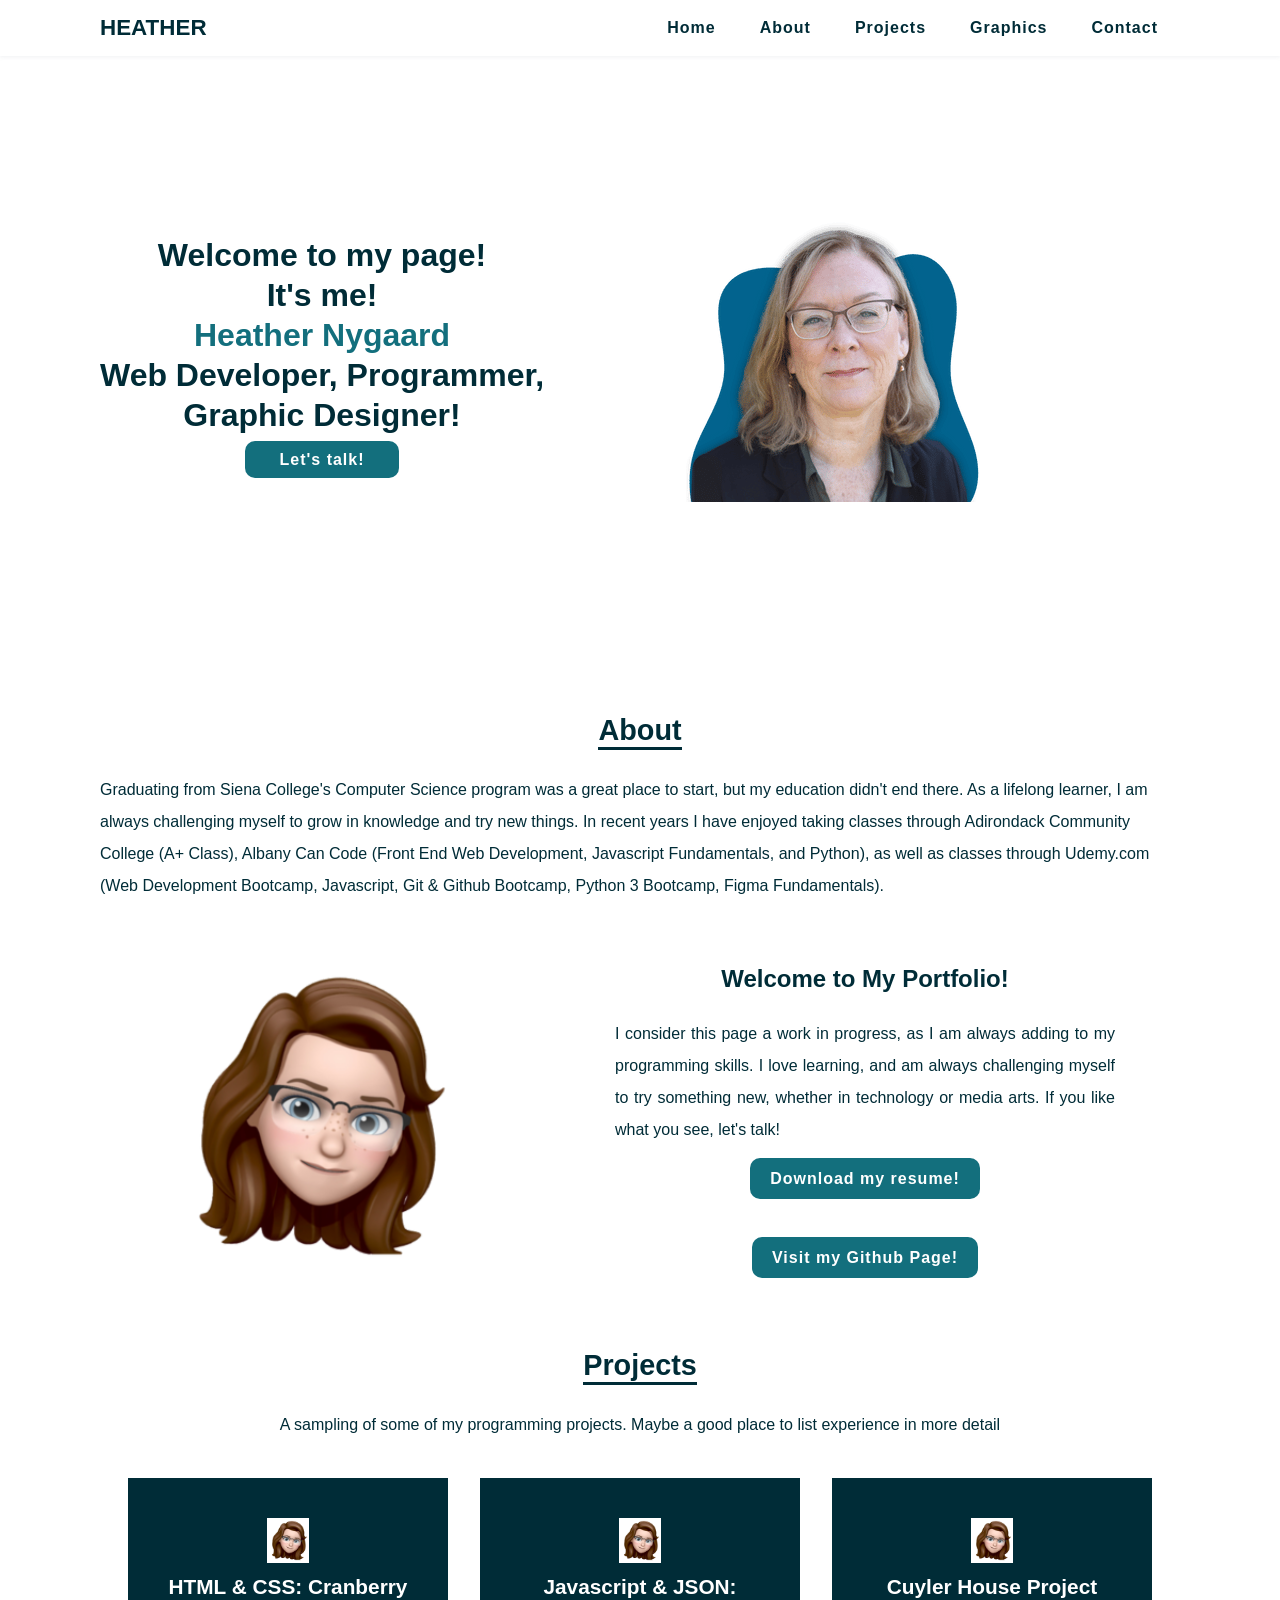
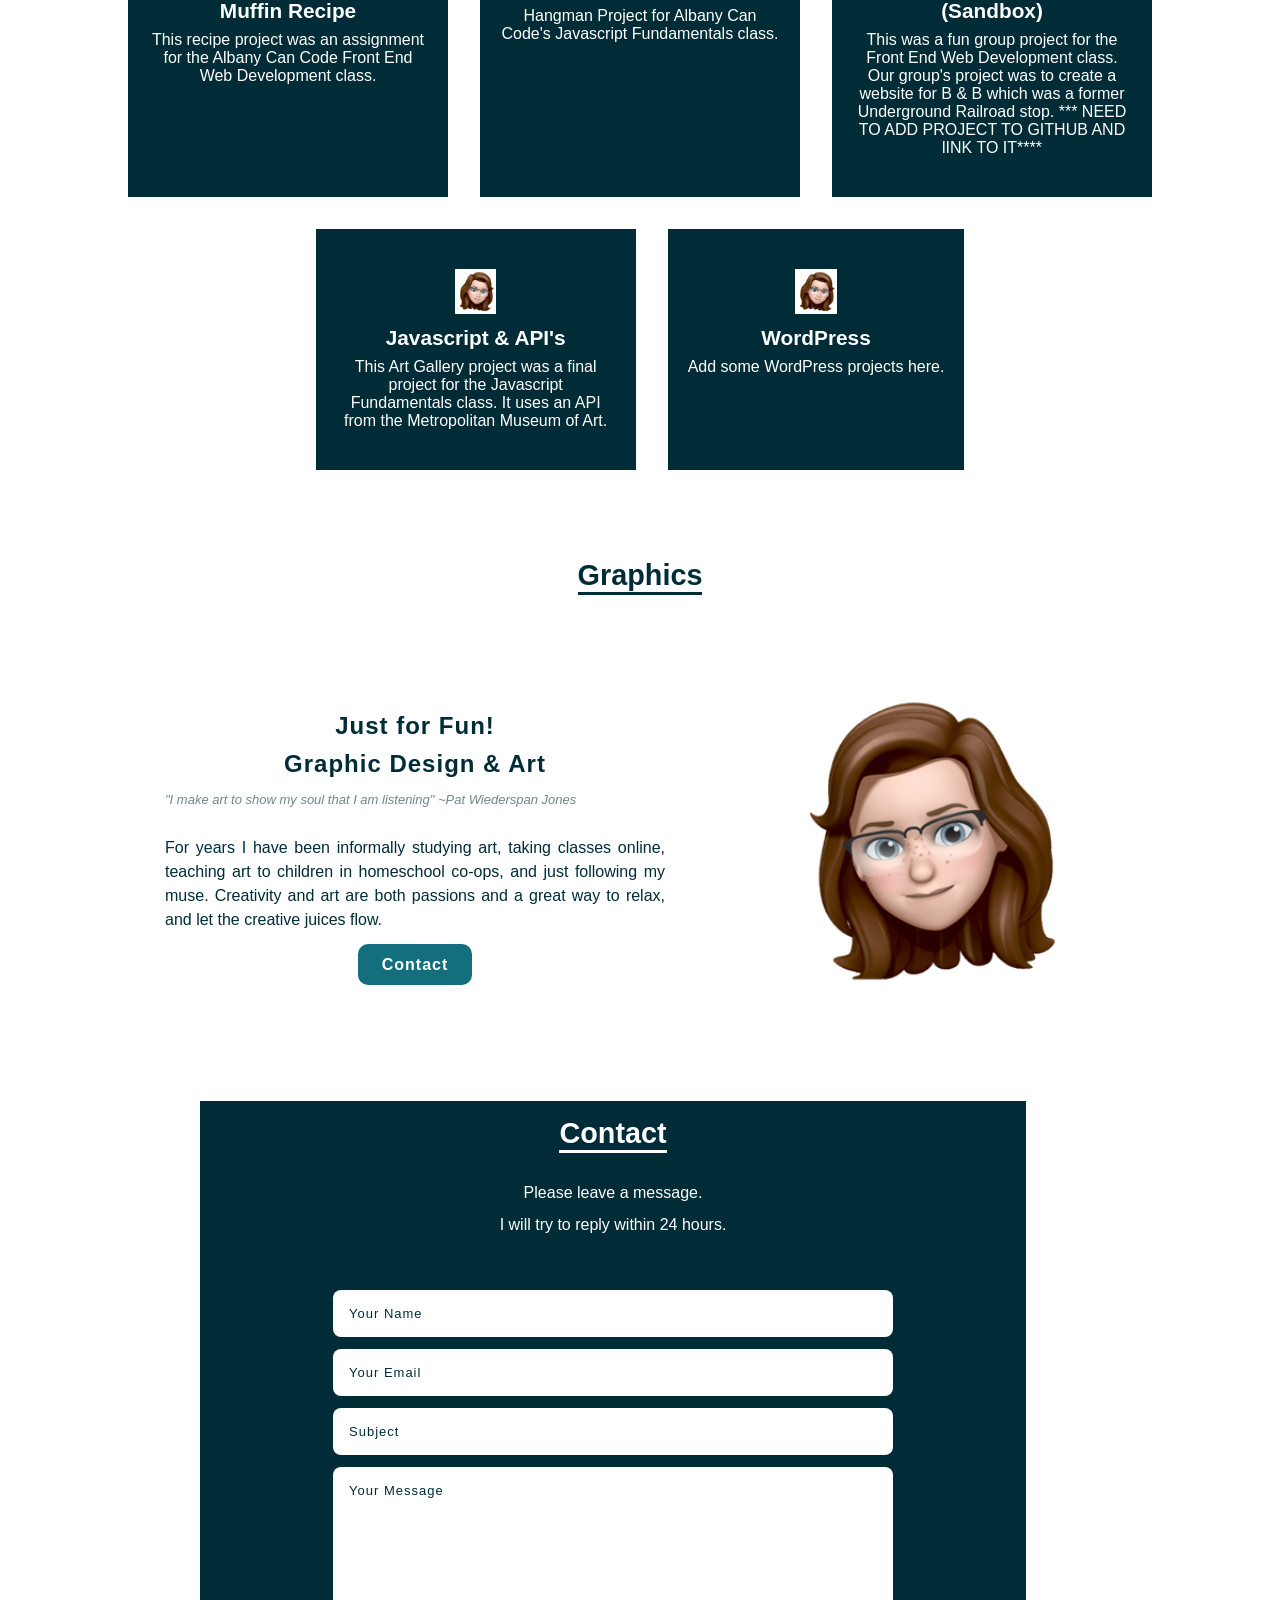
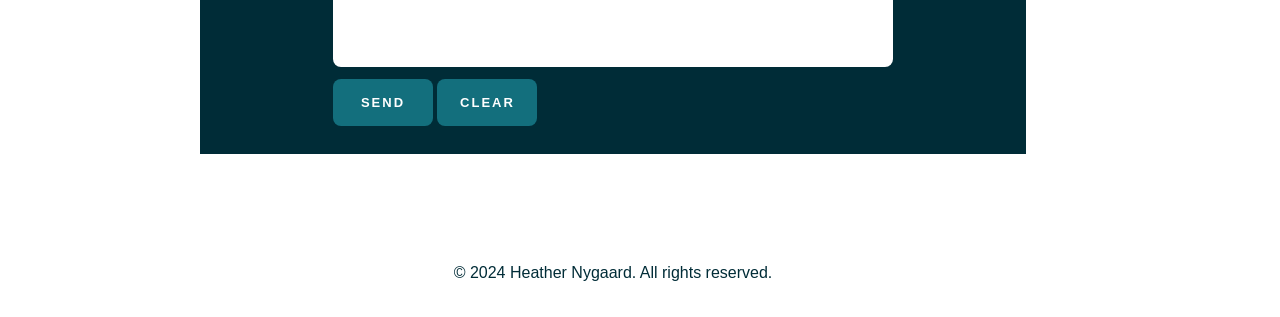
==== index.html @ 92673a55 "Removed spaces from image names, updated resume file" ====
<html lang="en">
<head>
  <meta charset="UTF-8">
  <meta name="viewport" content="width=device-width, initial-scale=1.0">
  <title>Heather's Portfolio</title>
  <link rel="stylesheet" href="styles.css">
  <link rel="stylesheet" href="boxicons.min.css">  
</head>

<body>
  <h1>Getting Started - Heather's Site</h1>
    <nav>
      <a href="" class="logo">Heather</a>

      <ul class="menu">
        <li><a href="">Home</a></li>
        <li><a href="#about">About</a></li>
        <li><a href="#projects">Projects</a></li>
        <li><a href="#graphics">Graphics</a></li>
        <li><a href="#contact">Contact</a></li>
      </ul>
    </nav>

    <!----- home section ---->

    <section id="home">
      <div class="home-text">
        <h1>Welcome to my page!<br>It's me!<br><span>Heather Nygaard</span><br>Web Developer, Programmer, <br>Graphic Designer!</h1>
        <a href="mailto:hmnygaard2@gmail.com">Let's talk!</a>
      </div>
      <div class = "home-img">
        <img src="images/Heather_Headshot_3.png" alt="">
      </div>
    </section>

    <!---- about section ---->

    <section id="about">
      <div class="heading">
        <h2>About</h2>
        <p>Graduating from Siena College's Computer Science program was a great place to start, but my education didn't end there.  As a lifelong learner, I am always challenging myself to grow in knowledge and try new things. In recent years I have enjoyed taking classes through Adirondack Community College (A+ Class), Albany Can Code (Front End Web Development, Javascript Fundamentals, and Python), as well as classes through Udemy.com (Web Development Bootcamp, Javascript, Git & Github Bootcamp, Python 3 Bootcamp, Figma Fundamentals).</p>
      </div>
      <div class="about-content">
        <div class="about-img">
          <img src="images/Heather_Memoji.png" alt="">
        </div>
        <div class="about-text">
          <h1>Welcome to My Portfolio!</h1>
          <p> I consider this page a work in progress, as I am always adding to my programming skills.  I love learning, and am always challenging myself to try something new, whether in technology or media arts.  If you like what you see, let's talk!</p>
          <a href="/Nygaard_Resume.pdf">Download my resume!</a>  
          <p> &nbsp;</p>  
          <a href="https://github.com/HeatherN23">Visit my Github Page!</a>      
        </div>         
      </div> 
    </section>


    <!----  Projects Section  ----->
    <!---- CHANGE THE ID'S TO PROJECTS INSTEAD OF SERVICES ------->
    <section id="projects">
      <div class="heading">
          <h2>Projects</h2>
          <p>A sampling of some of my programming projects. Maybe a good place to list experience in more detail</p>
      </div>
      <div class="projects-content">
        <div class="box"><a href="https://github.com/HeatherN23/Cranberry_Muffin_Recipe.git">
          <img src="images/Heather_Memoji.jpg" alt="">
          <h1>HTML & CSS:  Cranberry Muffin Recipe</h1>
          <p>This recipe project was an assignment for the Albany Can Code Front End Web Development class.</p></a>
        </div>
        <div class="box"><a href="https://github.com/HeatherN23/HangmanProject.git">
          <img src="images/Heather_Memoji.jpg" alt="">
          <h1>Javascript & JSON:</h1>
          <p>Hangman Project for Albany Can Code's Javascript Fundamentals class.</p></a>
        </div>        
        <div class="box"><a href="https://github.com/HeatherN23/Cuyler_House.git">
          <img src="images/Heather_Memoji.jpg" alt="">
          <h1>Cuyler House Project (Sandbox)</h1>
          <p>This was a fun group project for the Front End Web Development class.  Our group's project was to create a website for B & B which was a former Underground Railroad stop. *** NEED TO ADD PROJECT TO GITHUB AND lINK TO IT****</p></a>
        </div>
        <div class="box"><a href="https://github.com/HeatherN23/My_Art_Gallery.git">
          <img src="images/Heather_Memoji.jpg" alt="">
          <h1>Javascript & API's</h1>
          <p>This Art Gallery project was a final project for the Javascript Fundamentals class.  It uses an API from the Metropolitan Museum of Art.</p></a>
        </div>
        <div class="box">
          <img src="images/Heather_Memoji.jpg" alt="">
          <h1>WordPress</h1>
          <p>Add some WordPress projects here.</p>
        </div>
      </div>
    </section>

    <!-- Graphics Section --->

    <section id="graphics">
      <div class="heading graphics-heading">
        <h2>Graphics</h2>
        <p></p>
      </div>

      <div class="graphics-content">
        <div class="graphics-text">
          <h1>Just for Fun!<br> Graphic Design & Art</h1>
            <div class="graphics-quote">
             <p>"I make art to show my soul that I am listening" ~Pat Wiederspan Jones</p>
            </div>
          <p>For years I have been informally studying art, taking classes online, teaching art to children in homeschool co-ops, and just following my muse.  Creativity and art are both passions and a great way to relax, and let the creative juices flow.</p>
          <a href="mailto:hmnygaard2@gmail.com">Contact</a>
        </div>

        <div class="graphics-img">
          <img src="images/Heather_Memoji_Right.png" alt="">
        </div>

      </div>

  <!-- Contact section ----->

  <section id="contact">
    
    <!-- <div class="heading color">
      <h2>Contact</h2>
      <p> Leave a message.  We will try to reply in 24 hours.</p>
    </div> -->
    
    <div class="contact-content">      
      <div class="heading contact-text">
        <h2>Contact</h2>
        <p>Please leave a message.<br>I will try to reply within 24 hours.</p>
      </div>
      <!--<div class="app">
        <h1>Connect With Us <br> By Our Apps</h1>
        <a href=""><i class="bx bxl-play-store"></i></a>
        <a href=""><i class="bx bxl-apple"></i></a> 
      </div>-->
      <div class="contact-form">        
          <form action="mailto:hmnygaard2@gmail.com" method="post" enctype="text/plain" id="contact-form" class="contact-form">
              <input type="text" id="name" name="name" placeholder="Your Name">
              <input type="email" id="email" name="email" placeholder="Your Email">
              <input type="text" id="subject" name="subject" placeholder="Subject">
              <textarea  id="message" name="message" rows="10" cols="30" placeholder="Your Message"></textarea>
              <input type="submit" value="Send" class="send-button">  
              <input type="reset" value="Clear" class="send-button">
          </form>
          <!-- Add feedback message via javascript later 
           1. if fields are empty, display error
           2. Upon successful submission, display a freindly success message.-->
          <!-- <p id="feedback-message" class="feedback">Thanks for reaching out!  I'll be in touch!</p>-->
      </div>      
    </div>
  </section>
  <div class="copyright">
    <p>&copy; 2024 Heather Nygaard.  All rights reserved.</p>
  </div>
</body>
</html>
---- styles.css ----
*{
  margin: 0;
  padding: 0;
  list-style: none;
  text-decoration: none;
  font-family: Verdana, Geneva, Tahoma, sans-serif;
  box-sizing: border-box;
  scroll-behavior: smooth;
}

:root {
  --main-color: #136f7d;
  --second-color: #002c37;
  --third-color: #8aed07;
  --fourth-color: #738689;
}

section {
  padding: 100px;
}

#home {
  position: relative;
  width: 100%;
  min-height: 70vh;
  display: flex;
  justify-content: space-between;
  align-items: center;
  flex-wrap: wrap;
  /*background-color: aqua;*/
}

/* ---- navbar section ---- */

nav {
  position: fixed;
  top: 0;
  left: 0;
  width: 100%;
  padding: 15px 100px;
  background: #ffffff;
  box-shadow: 0 1px 4px rgba(146, 161, 176, 0.15);
  display:flex;
  justify-content: space-between;
  align-items: center;
  z-index:1000;
  transition: 0.5s;
}

.logo {
  text-transform: uppercase;
  font-size: 1.4rem;
  color: var(--second-color);
  font-weight: 700;
}

ul {
  display: flex;
}

ul li a {
  padding: 10px 22px;
  color: var(--second-color);
  border-radius: 2px;
  font-weight: 600;
  letter-spacing: 1px;
}

ul li a:hover {
  background: var(--main-color);
  color: #ffffff;
  border: none;
}

.menu {
  display: flex;
}

/* ----- home section ----*/

/*#home {
  background-color: #8aed07;
}*/

.home-text {
  max-width: 500px;
  text-align: center;
}

.home-text h1 {
  color: var(--second-color);
  font-size: 2rem;
  font-weight:600;
  margin-bottom: 1rem;
  line-height: 2.5rem;
}

.home-text span {
  color: var(--main-color);
}

.home-img {
  width: 100%;
  max-width: 500px;
  height: auto;
}

.home-text a {
  padding: 10px 34px;
  background: var(--main-color);
  color: #ffffff;
  border-radius:10px;
  font-weight: 600;
  letter-spacing: 1px;
}

.home-text a:hover {
  background: var(--second-color);
  box-shadow: 0 10px 34px rgba(0, 0, 0, 0.14);
}
 
/* Currently not in use -- >
.social {
  position: absolute;
  display:flex;
  bottom:8%;
  left: 144px;
}

.social i{
  margin-right: 24px;
  font-size: 24px;
  color: var(--second-color);
}

.social i:hover {
  color: var(--main-color);
}
*/


.heading {
  display:flex;
  flex-direction: column;
  align-items: center;
 /* background-color: #8aed07;*/
  padding-top: 2%;
  padding-bottom: 2%;
}

.heading h2 {
  color: var(--second-color);
  border-bottom: 3px solid var(--second-color);
  font-size: 1.8rem;
}


.heading p {
  color: var(--second-color);
  margin-top: 1.5rem;
  line-height: 2rem;
}

/* --- about section ----*/

#about {  
  justify-content: space-between;
  align-items: center;
  flex-wrap: wrap; 
  /*background-color: aqua;*/
  padding-top: 2%;
  padding-bottom: 2%;

}

.about-content {
  display:flex;
  justify-content: space-around;
  align-items: center;
  flex-wrap: wrap;
  margin-top: 2rem;
}

.about-img {
  width: 100%;
  max-width: 320px;
  height: auto;
}

.about-img img {
  width: 100%;
  height: auto;
  object-fit: contain;
  object-position:center;
}

.about-text {
  max-width: 500px;
  justify-content: center;
  text-align: center;  
}

.about-text h1 {
  font-size: 1.5rem;
  color: var(--second-color);
  margin-bottom: 5%;
}

.about-text p {
  color: var(--second-color);
  margin: 5px 0 24px;
  text-align: justify;
  line-height: 2rem;
}

.about-text a {
  padding: 12px 20px;
  background: var(--main-color);
  color: #ffffff;
  border-radius: 10px;
  font-weight: 600;
  letter-spacing: 1px;
}

.about-text a:hover {
  background:var(--second-color);
  box-shadow: 0 10px 34px rgba(0, 0, 0, 0.14);
}


/* -----  Programs Section-----*/

#projects {  
  justify-content: space-between;
  align-items: center;
  flex-wrap: wrap; 
  /*background-color: aqua;*/
  padding-top: 2%;
  padding-bottom: 2%;
}

.projects-content {
  display:flex;
  justify-content: center;
  flex-direction: row;
  flex-wrap: wrap;
}

.projects-content .box {
  padding: 40px 20px;
  background: var(--second-color);
  color: #ffffff;
  max-width: 320px;
  margin: 16px;
  text-align: center;
  cursor: pointer;
}

.box a {
  color:#ffffff;
}
.box a:visited { 
  color: #8aed07}

.box img {
  height: 45px;
  margin-bottom: .75rem;
}
.box h1 {
  font-size: 1.3rem;
}

.box p {
  margin-top: 0.5rem;
  font-size: 1rem;
  font-weight: 300;
}

.projects-content .box:hover {
  transform: translateY(-10px);
  background: var(--main-color);
  transition: 0.5s;
}


/*--- work section ----*/

#graphics {  
  justify-content: space-between;
  align-items: center;
  flex-wrap: wrap; 
  /*background-color: aqua;*/
  padding-top: 2%;
  padding-bottom: 2%;
}

.graphics-heading{
  margin-bottom: 2.5rem;
}

.graphics-content {
  display: flex;
  justify-content: space-around;
  align-items: center;
  flex-wrap: wrap;
}

.graphics-text {
  width: 100%;
  max-width: 500px;
  text-align: center;  
}

.graphics-text h1 {
  font-size: 1.5rem;
  color: var(--second-color);
  line-height: 2.4rem;
  letter-spacing: 1px;
}

.graphics-text p {
  font-size: 1rem;
  color: var(--second-color);
  line-height:  1.5rem;
  text-align: justify;
  margin: 5px 0px 24px;
}

.graphics-quote p {
  color: var(--fourth-color);
  font-style: italic;
  font-size: small;
}
 
 
.graphics-text a {
  padding: 12px 24px;
  background: var(--main-color);
  color: #ffffff;
  border-radius: 10px;
  font-weight: 600;
  letter-spacing: 1px;
}

.graphics-text a:hover {
  background: var(--second-color);
  box-shadow: 0 10px 34px rgba(0, 0, 0, 0.14);
}

.graphics-img {
  width: 100%;
  max-width: 320px;
  height: auto;
}

.graphics-img img {
  width: 100%;
  height: auto;
  object-fit: contain;
  object-position: center;  
}

/*----  Contact Section ----*/

.color h2 {
  color: #ffffff;
  border-bottom: 3px solid #ffffff;
  font-size: 1.8rem;
}

.color p {
  color:#ffffff;
}

/*
#contact {
  background: var(--second-color);
}
*/

#contact {  
  
  /*justify-content: space-between;*/
  align-items: center;
  flex-wrap: wrap;  
  max-width:95%; 
  /*background-color: aqua;*/
  /* padding-top: 2%;
  padding-bottom: 2%; */

}

.contact-content {
  display: flex;
  align-items: center;
  justify-content: space-around;
  flex-wrap: wrap;
  background: var(--second-color)
}

.contact-text {
  width: 100%;
  max-width: 300px;
  text-align: center;  
  color: #ffffff;
}

.contact-text h2{
  color:#ffffff;
  border-bottom: 3px solid #ffffff;
}

.contact-text p {  
  color: #ffffff;
}


.contact-form {
  width: 100%;
  max-width: 560px;
  margin-top: 1rem;
  margin-bottom: .5rem;;
}

.contact-form form input,
.contact-form form textarea {
  width: 100%;
  font-size: 13px;
  padding: 1rem;
  border-radius: 0.5rem;
  border: none;
  outline: none;
  margin-bottom: 12px;
}

.contact-form form input::placeholder,
.contact-form form textarea::placeholder {
  color: var(--second-color);
  letter-spacing: 1px;
}

.contact-form form textarea{
  height: 200px;
  resize: none;
}

.send-button {
  max-width: 100px;
  font-weight: 600;
  background: var(--main-color);
  color: #ffffff;
  text-transform: uppercase;
  letter-spacing: 2px;
  cursor: pointer;
}

.feedback {
  color: #fff;
}

.app {
  max-width: 360px;
}

/* Not it use currently */
.app h1 {
  color: #ffff;
  font-size: 1.6rem;
  margin: 5px 0 24px;
}

.app i {
  color: var(--main-color);
  font-size: 45px;
  margin-right: 10px;
}

.app i:hover {
  transform: translateY(-10px);
  transition: 0.5s;
}
/* end app section */

.copyright {  
  padding: 10px;
  
  color: var(--second-color);
  text-align:center;
  max-width: 95%;
}

/*---- Responsive Section ----*/

@media (max-width: 991px) {
  nav {
    padding: 10px 50px;
  }

  #home {
    padding: 50px 20px;
    flex-direction: column;
  }

  .home-text { 
    max-width: 100%;
    text-align: center;
  }

  .home-text h1 {
    font-size: 2.5rem;
    line-height: 3.5rem;
  }

  .home-img {
    max-width: 100%;
    margin-top:  30px;
  }

  section {
    padding: 50px 20px;
  }

  .about-content,
  .services-content,
  .work-content,
  .contact-content {
    flex-direction: column;
  }

  .about-img,
  .work-img {
    max-width: 30%;
  }

  .about-text,
  .work-text,
  .services-content .box,
  .app {
    max-width:100%;
    margin-top: 30px;
  }
}

@media (max-width: 800px ) {
  nav {
    padding: 10px 20px;
  }
  section {
    padding: 30px 10px;
  }
}

@media (max-width:360px) {
  nav {
    padding: 10px 10px;
  }
  #homne {
    padding:20px 10px;
  }

  .home-text h1 {
    font-size: 2rem;
    line-height: 3rem;
  }

  .about-text h1,
  .work-text h1 {
    font-size: 1.2rem;
  }

  .about-text p,
  .work-text p {
    font-size: 0.9rem;
  }
}

@media (max-width: 768px) {
  .toggle {
    display: flex;
  }

  .menu {
    display: none;
    flex-direction: column;
    width: 100%;
    position: absolute;
    top: 60px;
    left: 0;
    background: #fff;
  }

  .menu.active {
    display:flex;
  }

    .menu li {
      width:100%;
      text-align: center;
    }
  }
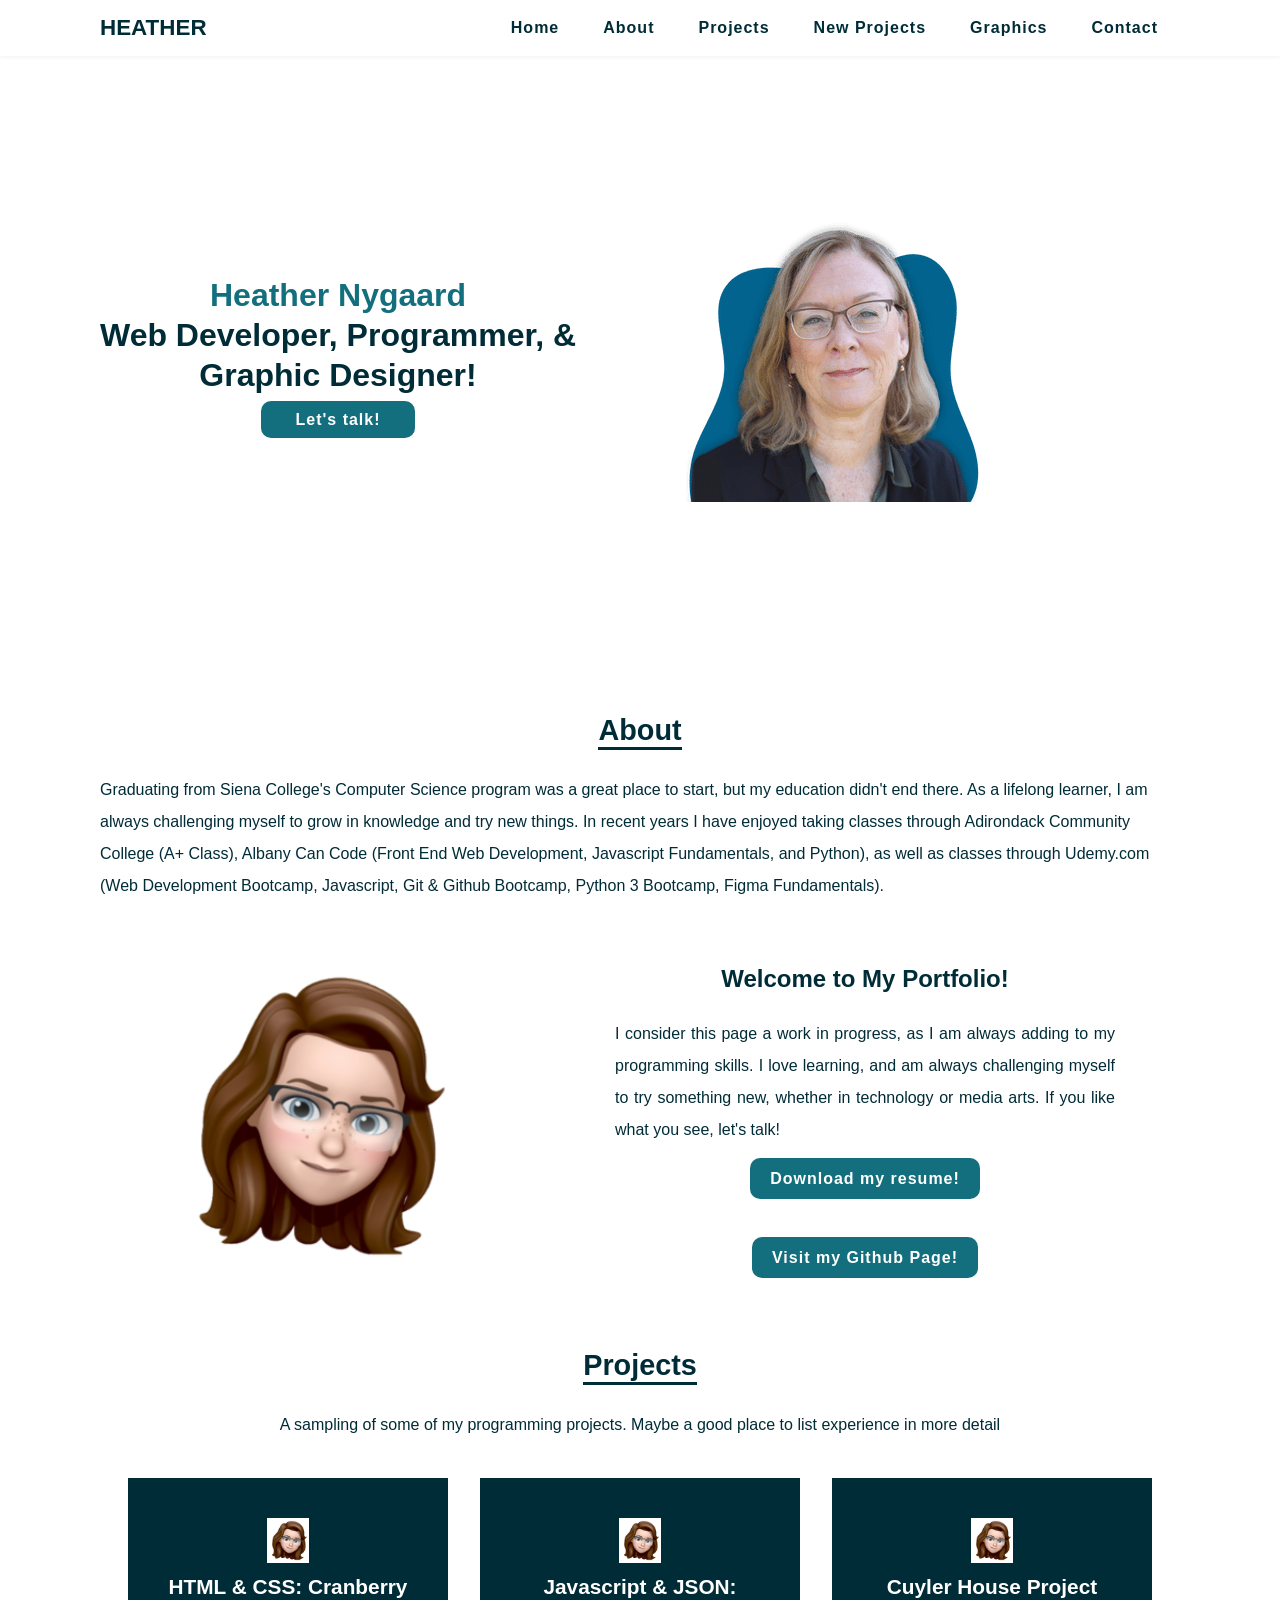
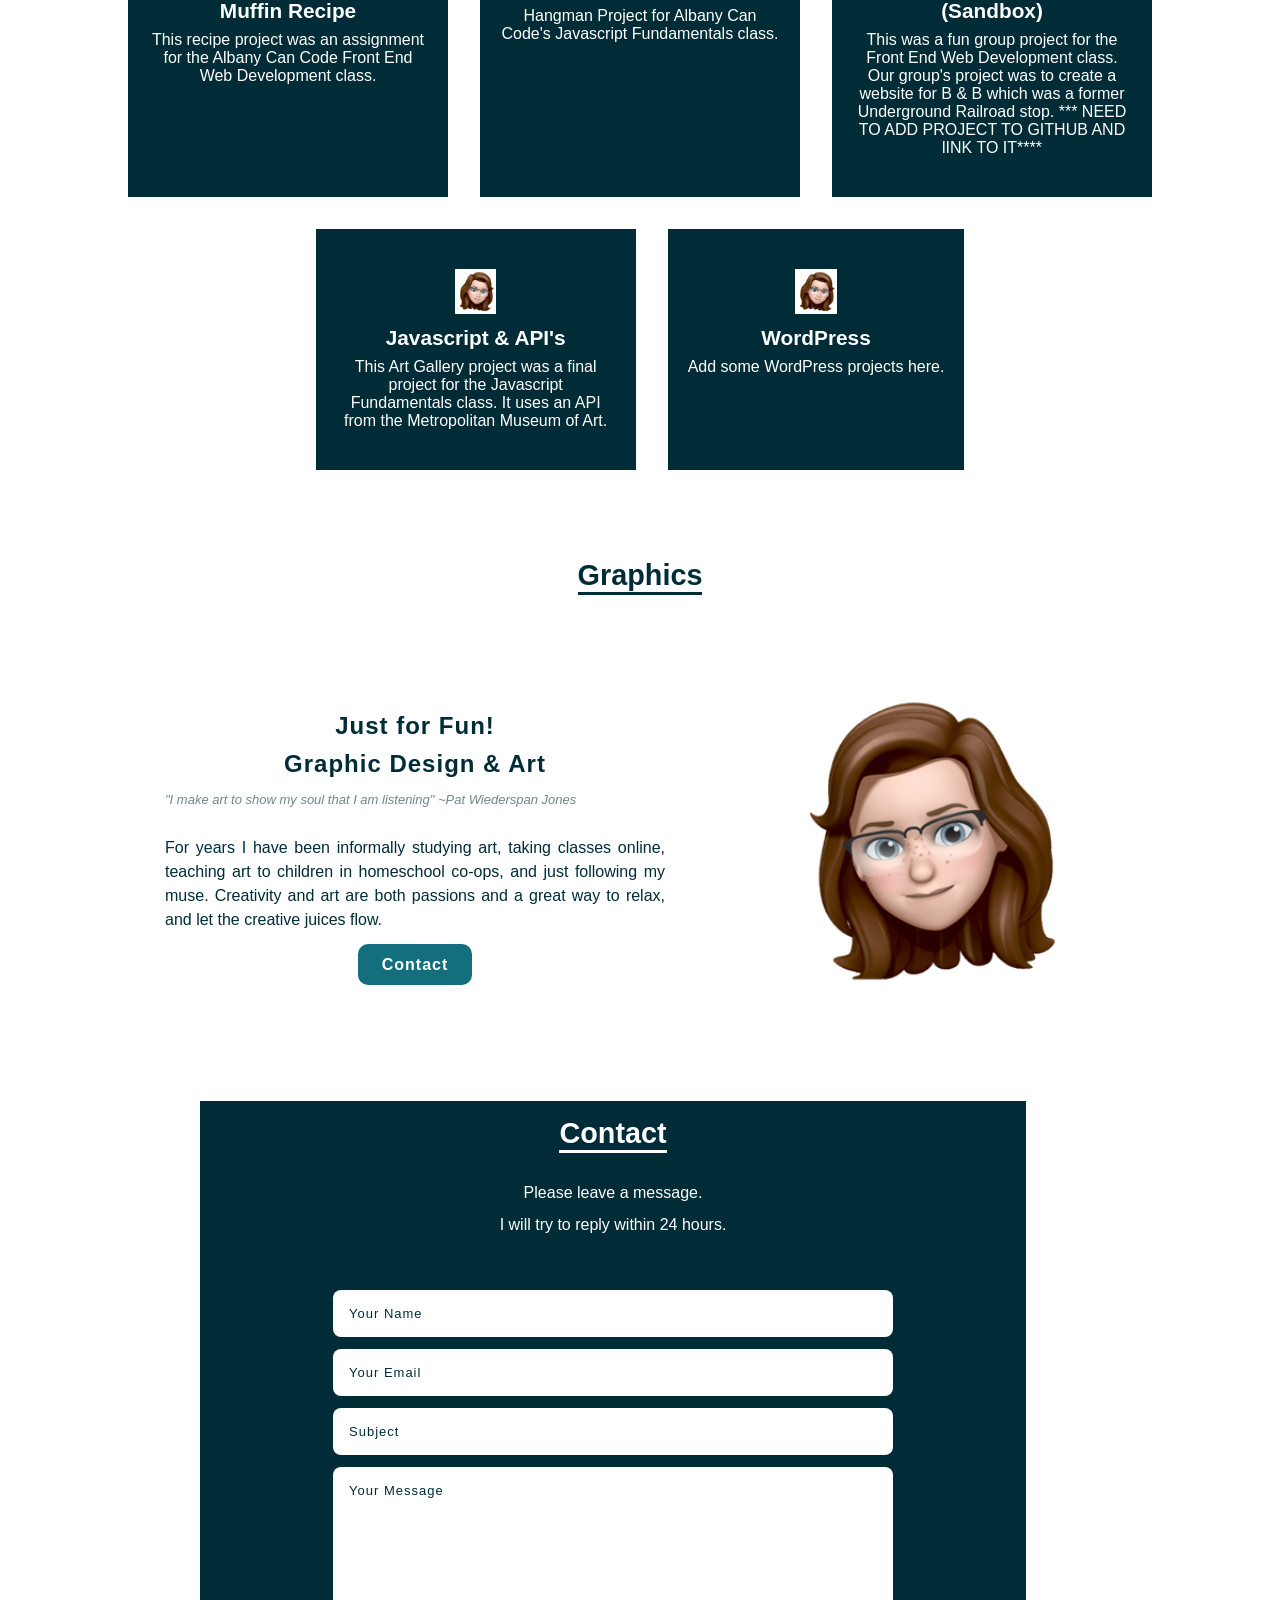
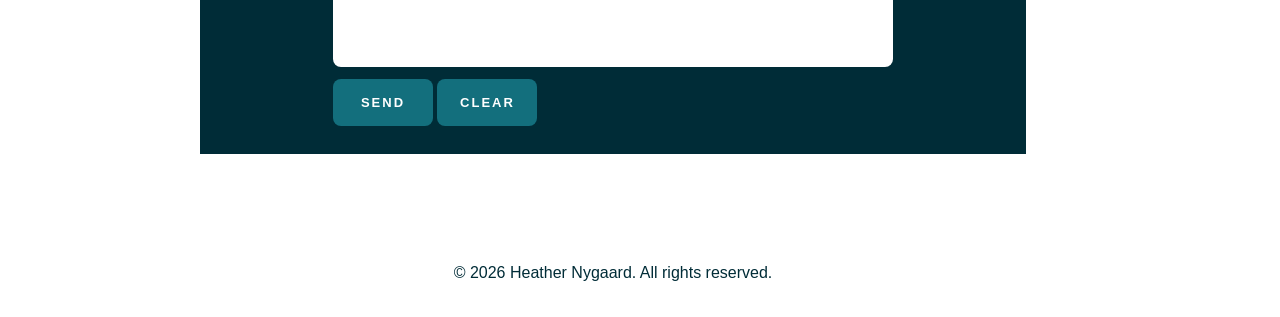
==== commit b82e0103: "Modified the navigation and the copyright, and added a new page for my projects" ====
--- a/index.html
+++ b/index.html
@@ -16,6 +16,7 @@
         <li><a href="">Home</a></li>
         <li><a href="#about">About</a></li>
         <li><a href="#projects">Projects</a></li>
+        <li><a href="images/projects.html">New Projects</a></li>
         <li><a href="#graphics">Graphics</a></li>
         <li><a href="#contact">Contact</a></li>
       </ul>
@@ -25,7 +26,7 @@
 
     <section id="home">
       <div class="home-text">
-        <h1>Welcome to my page!<br>It's me!<br><span>Heather Nygaard</span><br>Web Developer, Programmer, <br>Graphic Designer!</h1>
+        <h1><span>Heather Nygaard</span><br>Web Developer, Programmer, &<br>Graphic Designer!</h1>
         <a href="mailto:hmnygaard2@gmail.com">Let's talk!</a>
       </div>
       <div class = "home-img">
@@ -151,7 +152,8 @@
     </div>
   </section>
   <div class="copyright">
-    <p>&copy; 2024 Heather Nygaard.  All rights reserved.</p>
+      <p>© <span id="year">2024</span> Heather Nygaard. All rights reserved.</p>
   </div>
+  <script>document.getElementById("year").textContent = new Date().getFullYear();</script>
 </body>
 </html>
